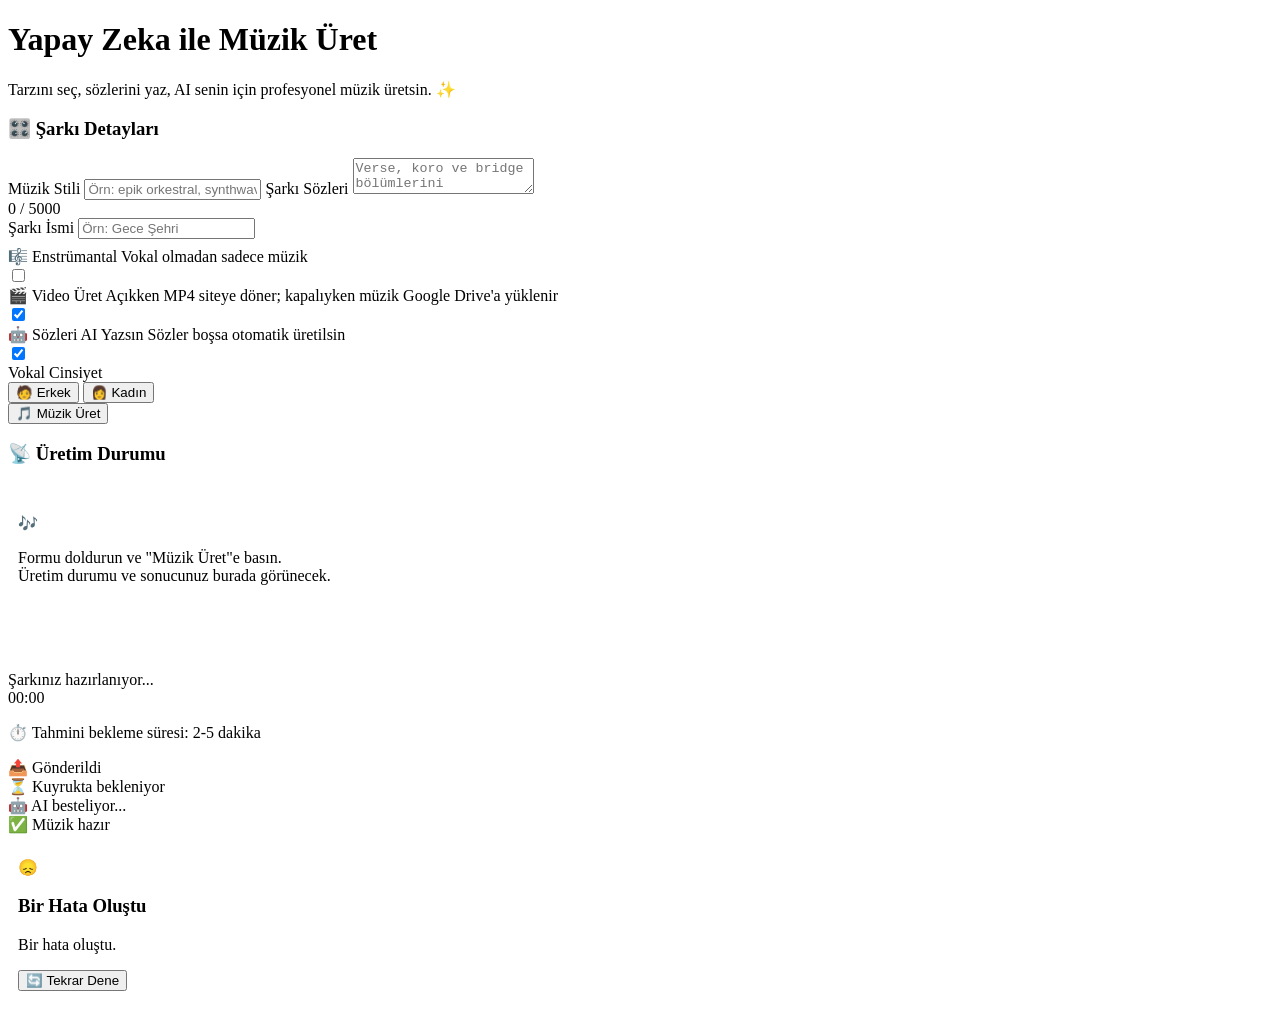
==== index.html @ f573afca "Add files via upload" ====
<!DOCTYPE html>
<html lang="tr">
<head>
  <meta charset="UTF-8" />
  <meta name="viewport" content="width=device-width, initial-scale=1.0" />
  <title>AI Music Studio — Müzik Oluştur</title>
  <meta name="description" content="Yapay zeka ile müzik üret. Stilini seç, sözlerini yaz, Suno.ai gücüyle profesyonel şarkı üret." />
  <link rel="stylesheet" href="assets/css/style.css?v=5" />
  <link rel="icon" href="data:image/svg+xml,<svg xmlns='http://www.w3.org/2000/svg' viewBox='0 0 100 100'><text y='.9em' font-size='90'>🎵</text></svg>" />
</head>
<body>
  <div class="container">
    <h1 class="page-title">Yapay Zeka ile Müzik Üret</h1>
    <p class="page-sub">Tarzını seç, sözlerini yaz, AI senin için profesyonel müzik üretsin. ✨</p>

    <div class="grid-2 cols-wide">
      <!-- Sol: Form -->
      <div class="card">
        <h3><span class="emoji">🎛️</span> Şarkı Detayları</h3>

        <label for="songStyle">Müzik Stili</label>
        <input type="text" id="songStyle" placeholder="Örn: epik orkestral, synthwave, duygusal pop, trap beat..." />

        <label for="songLyrics">Şarkı Sözleri</label>
        <textarea id="songLyrics" placeholder="Verse, koro ve bridge bölümlerini belirtebilirsiniz. Boş bırakırsanız Suno sözleri kendi üretir."></textarea>
        <div class="char-count" id="songLyricsCount">0 / 5000</div>

        <label for="songName">Şarkı İsmi</label>
        <input type="text" id="songName" placeholder="Örn: Gece Şehri" maxlength="80" />

        <div style="height: 8px"></div>

        <div class="toggle-row">
          <div>
            <span class="label">🎼 Enstrümantal</span>
            <span class="hint">Vokal olmadan sadece müzik</span>
          </div>
          <label class="switch">
            <input type="checkbox" id="instrumental" />
            <span class="slider"></span>
          </label>
        </div>

        <div class="toggle-row">
          <div>
            <span class="label">🎬 Video Üret</span>
            <span class="hint">Açıkken MP4 siteye döner; kapalıyken müzik Google Drive'a yüklenir</span>
          </div>
          <label class="switch">
            <input type="checkbox" id="makeVideo" checked />
            <span class="slider"></span>
          </label>
        </div>

        <div class="toggle-row">
          <div>
            <span class="label">🤖 Sözleri AI Yazsın</span>
            <span class="hint">Sözler boşsa otomatik üretilsin</span>
          </div>
          <label class="switch">
            <input type="checkbox" id="autoLyrics" checked />
            <span class="slider"></span>
          </label>
        </div>

        <label for="vocalGender">Vokal Cinsiyet</label>
        <div class="segmented">
          <button type="button" data-gender="erkek" class="active">🧑 Erkek</button>
          <button type="button" data-gender="kadin">👩 Kadın</button>
        </div>

        <button class="btn btn-primary" id="generateBtn">🎵 Müzik Üret</button>
      </div>

      <!-- Sağ: Durum / Sonuç -->
      <div>
        <div class="card" id="statusCard">
          <h3><span class="emoji">📡</span> Üretim Durumu</h3>
          <div id="statusIdle">
            <div class="empty-state" style="padding: 30px 10px">
              <div class="big">🎶</div>
              <p>Formu doldurun ve "Müzik Üret"e basın.<br />Üretim durumu ve sonucunuz burada görünecek.</p>
            </div>
          </div>

          <div id="statusLoading" class="hidden">
            <div class="progress-ring-wrap">
              <div class="eq" style="height: 40px">
                <span></span><span></span><span></span><span></span><span></span><span></span><span></span><span></span>
              </div>
              <div class="ring-label" id="statusMsg">Şarkınız hazırlanıyor...</div>
              <div class="timer" id="genTimer">00:00</div>
              <p class="timer-note" id="genTimerNote">⏱️ Tahmini bekleme süresi: 2-5 dakika</p>
            </div>
            <div class="status-steps">
              <div class="step" id="step-submitted"><span class="step-icon">📤</span> Gönderildi</div>
              <div class="step" id="step-pending"><span class="step-icon">⏳</span> Kuyrukta bekleniyor</div>
              <div class="step" id="step-generating"><span class="step-icon">🤖</span> AI besteliyor...</div>
              <div class="step" id="step-complete"><span class="step-icon">✅</span> Müzik hazır</div>
            </div>
          </div>

          <div id="statusError" class="hidden">
            <div class="empty-state" style="padding: 24px 10px">
              <div class="big" id="errorIcon">😞</div>
              <h3 id="errorTitle">Bir Hata Oluştu</h3>
              <p id="errorMsg">Bir hata oluştu.</p>
              <div class="btn-row" style="justify-content: center">
                <button class="btn btn-ghost btn-sm" id="retryBtn">🔄 Tekrar Dene</button>
              </div>
            </div>
          </div>
        </div>

        <div id="resultCard" class="hidden" style="margin-top: 20px"></div>
      </div>
    </div>
  </div>

  <script src="assets/js/common.js?v=5"></script>
  <script>
    renderShell("index.html");

    const $ = (id) => document.getElementById(id);
    let currentGender = "erkek";
    let generating = false;
    let timerInterval = null;
    const timerEl = $("genTimer");
    const timerNote = $("genTimerNote");

    function startTimer(videoOn) {
      if (timerInterval) clearInterval(timerInterval);
      timerNote.textContent = videoOn
        ? "⏱️ Tahmini bekleme süresi: 4-7 dakika (video üretimi dahil)"
        : "⏱️ Tahmini bekleme süresi: 2-5 dakika";
      const start = Date.now();
      timerEl.textContent = "00:00";
      timerInterval = setInterval(() => {
        const s = Math.floor((Date.now() - start) / 1000);
        timerEl.textContent =
          String(Math.floor(s / 60)).padStart(2, "0") + ":" + String(s % 60).padStart(2, "0");
      }, 1000);
    }

    function stopTimer() {
      if (timerInterval) {
        clearInterval(timerInterval);
        timerInterval = null;
      }
    }

    bindCharCount("songLyrics", 5000);

    const draft = sessionStorage.getItem("draftPrompt");
    const draftName = sessionStorage.getItem("draftSongName");
    const draftLyrics = sessionStorage.getItem("draftLyrics");
    if (draft) {
      $("songStyle").value = draft;
      toast("Prompt Oluşturucu'dan stil yüklendi 🎨", "success");
      sessionStorage.removeItem("draftPrompt");
    }
    if (draftName) {
      $("songName").value = draftName;
      sessionStorage.removeItem("draftSongName");
    }
    if (draftLyrics) {
      $("songLyrics").value = draftLyrics;
      toast("Şarkı sözleri hazırlandı ✍️", "info");
      sessionStorage.removeItem("draftLyrics");
    }
    if (sessionStorage.getItem("draftInstrumental")) {
      $("instrumental").checked = true;
      sessionStorage.removeItem("draftInstrumental");
    }

    document.querySelectorAll(".segmented button").forEach((b) => {
      b.addEventListener("click", () => {
        document.querySelectorAll(".segmented button").forEach((x) => x.classList.remove("active"));
        b.classList.add("active");
        currentGender = b.dataset.gender;
      });
    });

    function showStatus(state, msg) {
      $("statusIdle").classList.toggle("hidden", true);
      $("statusLoading").classList.toggle("hidden", state !== "loading");
      $("statusError").classList.toggle("hidden", state !== "error");
      $("statusMsg").textContent = msg || "";

      const steps = {
        submitted: ["step-submitted"],
        pending: ["step-submitted", "step-pending"],
        generating: ["step-submitted", "step-pending", "step-generating"],
        complete: ["step-submitted", "step-pending", "step-generating", "step-complete"],
      };

      ["step-submitted", "step-pending", "step-generating", "step-complete"].forEach((s) => setStep(s, null));
      if (steps[state]) {
        steps[state].forEach((s, i) => {
          setStep(s, i === steps[state].length - 1 ? "active" : "done");
        });
      }
      if (state === "error") setStep("step-submitted", "error");
    }

    function renderResult(track) {
      const card = $("resultCard");
      const title = track.title || "Şarkı";
      const image = track.imageUrl || "assets/img/cover-placeholder.svg";
      const tags = track.tags || "";
      const isVideo = track.blobMime && (track.blobMime.includes("video") || track.blobMime.includes("mp4"));
      const ext = isVideo ? "mp4" : "mp3";
      const note = track.note ? `<p style="font-size:0.78rem;color:var(--success);margin-top:10px">ℹ️ ${track.note}</p>` : "";

      card.innerHTML = `
        <div class="song-card">
          <div class="cover">
            <span class="badge">✨ AI Üretimi — ${track.provider === "suno" ? "Suno API" : "n8n"}</span>
            <img src="${image}" alt="${title}" onerror="this.src='assets/img/cover-placeholder.svg'" />
            <div class="meta">
              <h4>${title}</h4>
              <p>${tags || "Şarkı"}</p>
            </div>
          </div>
          <div class="body">
            ${isVideo
              ? `<video controls src="${track.audioUrl}" preload="metadata" style="width:100%;border-radius:10px;background:#000"></video>`
              : `<audio controls src="${track.audioUrl}" preload="metadata"></audio>`}
            ${note}
            <div class="btn-row">
              <button class="btn btn-ghost btn-sm" onclick="downloadFile('${track.audioUrl}', '${title.replace(/['"]/g, "")}.${ext}')">⬇️ İndir ${ext.toUpperCase()}</button>
              <button class="btn btn-ghost btn-sm" onclick="location.href='index.html'">➕ Yeni Müzik</button>
            </div>
          </div>
        </div>`;

      card.classList.remove("hidden");

      History.add({
        id: track.id,
        provider: track.provider,
        title,
        tags,
        audioUrl: track.audioUrl,
        imageUrl: image,
        blobMime: track.blobMime || "",
        createdAt: new Date().toISOString(),
      });
    }

    $("generateBtn").addEventListener("click", async () => {
      if (generating) return;
      generating = true;
      $("generateBtn").disabled = true;
      $("resultCard").classList.add("hidden");
      stopTimer();

      let payload;
      try {
        const style = $("songStyle").value.trim();
        const lyrics = $("songLyrics").value.trim();
        const title = $("songName").value.trim();
        const instrumental = $("instrumental").checked;
        const video = $("makeVideo").checked;
        const autoLyrics = $("autoLyrics").checked;

        const finalStyle = style || (typeof randomMusicStyle === "function" ? randomMusicStyle() : "turkish pop, emotional");
        const finalTitle = title || (typeof randomSongTitle === "function" ? randomSongTitle() : "Yeni Şarkı");
        const finalLyrics = lyrics || generateLyrics(finalStyle, finalTitle);

        if (!style) {
          $("songStyle").value = finalStyle;
          toast("Stil boştu, otomatik oluşturuldu: " + finalStyle, "info");
        }
        if (!title) {
          $("songName").value = finalTitle;
          toast("Şarkı adı boştu, otomatik oluşturuldu: " + finalTitle, "info");
        }
        if (!lyrics) {
          $("songLyrics").value = finalLyrics;
          toast(autoLyrics ? "Sözler AI tarafından oluşturuldu" : "Söz yazılmadı, AI otomatik söz üretti", "info");
        }

        const genderLabel = currentGender === "erkek" ? "Erkek" : "Kadın";

        payload = {
          style: finalStyle,
          prompt: finalLyrics,
          songTitle: finalTitle,
          instrumental,
          video,
          vokalCinsiyet: genderLabel,
          gender: genderLabel,
        };

        showStatus("loading", "Şarkınız hazırlanıyor...");
        startTimer(video);
      } catch (e) {
        generating = false;
        $("generateBtn").disabled = false;
        showStatus("error", "Form hazırlanırken bir hata oluştu: " + e.message);
        $("errorMsg").textContent = e.message;
        return;
      }

      try {
        await startGeneration(payload, {
          onProgress: (state) => {
            const msgMap = {
              submitted: "Gönderildi, bekleyin...",
              pending: "Kuyrukta bekleniyor...",
              generating: "AI notaları ve sözleri besteliyor, lütfen bekleyin.",
              complete: "Müziğiniz hazır! 🎉",
            };
            showStatus(state === "complete" ? "loading" : state, msgMap[state] || "İşleniyor...");
          },
          onDone: (result) => {
            generating = false;
            $("generateBtn").disabled = false;
            stopTimer();
            if (result.status === "submitted") {
              $("errorIcon").textContent = "📤";
              $("errorTitle").textContent = "n8n Akışı Tetiklendi";
              showStatus("error", result.message);
              toast("n8n akışı tetiklendi", "success");
              return;
            }
            $("errorIcon").textContent = "😞";
            $("errorTitle").textContent = "Bir Hata Oluştu";
            showStatus("complete", "Müziğiniz hazır! 🎉");
            renderResult(result);
            toast("Müzik oluşturuldu! 🎉", "success", 5000);
          },
          onError: (msg) => {
            generating = false;
            $("generateBtn").disabled = false;
            stopTimer();
            showStatus("error", msg);
            $("errorMsg").textContent = msg;
            toast(msg, "error", 6000);
          },
        });
      } catch (e) {
        generating = false;
        $("generateBtn").disabled = false;
        stopTimer();
        showStatus("error", e.message);
      }
    });

    $("retryBtn").addEventListener("click", () => {
      $("generateBtn").click();
    });
  </script>
</body>
</html>
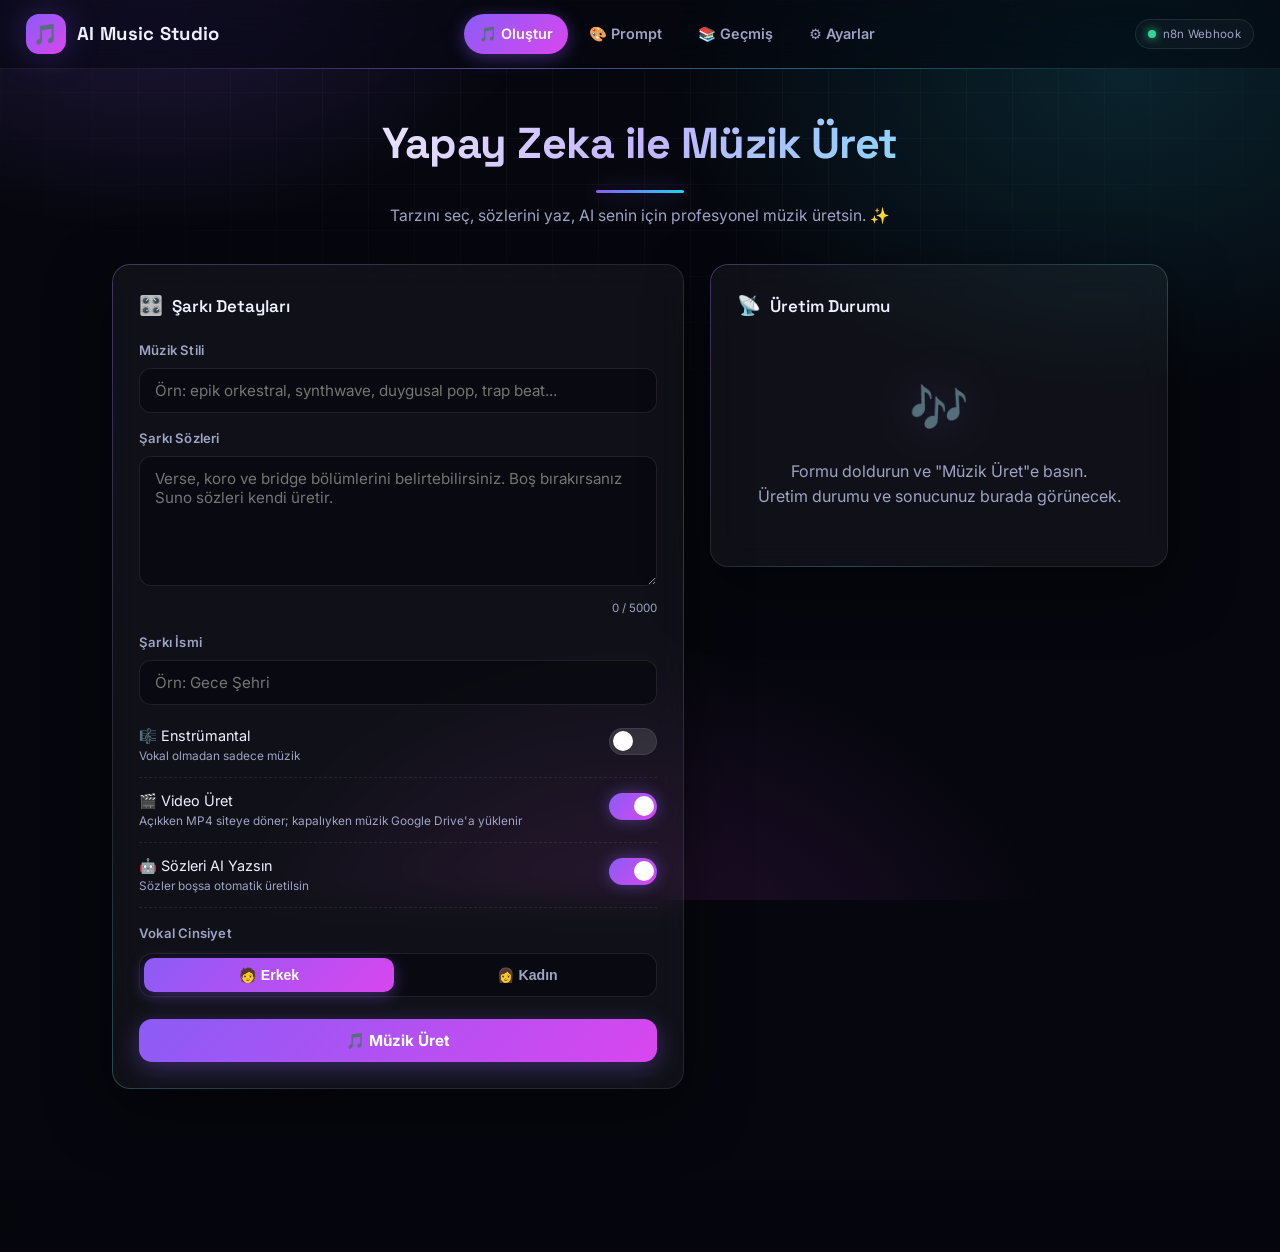
==== commit 69e06032: "Add files via upload" ====
--- a/index.html
+++ b/index.html
@@ -208,7 +208,7 @@
       const title = track.title || "Şarkı";
       const image = track.imageUrl || "assets/img/cover-placeholder.svg";
       const tags = track.tags || "";
-      const isVideo = track.blobMime && (track.blobMime.includes("video") || track.blobMime.includes("mp4"));
+      const isVideo = !!track.isVideo || (track.blobMime && (track.blobMime.includes("video") || track.blobMime.includes("mp4")));
       const ext = isVideo ? "mp4" : "mp3";
       const note = track.note ? `<p style="font-size:0.78rem;color:var(--success);margin-top:10px">ℹ️ ${track.note}</p>` : "";
 
@@ -242,6 +242,8 @@
         title,
         tags,
         audioUrl: track.audioUrl,
+        videoUrl: track.videoUrl || "",
+        isVideo,
         imageUrl: image,
         blobMime: track.blobMime || "",
         createdAt: new Date().toISOString(),
@@ -310,9 +312,10 @@
               submitted: "Gönderildi, bekleyin...",
               pending: "Kuyrukta bekleniyor...",
               generating: "AI notaları ve sözleri besteliyor, lütfen bekleyin.",
+              video: "MP4 video hazırlanıyor, bu birkaç dakika sürebilir...",
               complete: "Müziğiniz hazır! 🎉",
             };
-            showStatus(state === "complete" ? "loading" : state, msgMap[state] || "İşleniyor...");
+            showStatus(state === "complete" || state === "video" ? "loading" : state, msgMap[state] || "İşleniyor...");
           },
           onDone: (result) => {
             generating = false;
--- a/assets/css/style.css
+++ b/assets/css/style.css
@@ -0,0 +1,1321 @@
+@import url("https://fonts.googleapis.com/css2?family=Inter:wght@400;500;600;700;800&family=Space+Grotesk:wght@500;600;700&display=swap");
+
+:root {
+  --bg: #06070e;
+  --bg-soft: #0b0d1a;
+  --card: rgba(255, 255, 255, 0.045);
+  --card-hover: rgba(255, 255, 255, 0.07);
+  --border: rgba(255, 255, 255, 0.09);
+  --border-strong: rgba(139, 92, 246, 0.5);
+  --text: #eef0ff;
+  --text-dim: #9fa3c4;
+  --primary: #8b5cf6;
+  --primary-2: #d946ef;
+  --accent: #22d3ee;
+  --success: #34d399;
+  --warning: #fbbf24;
+  --danger: #f87171;
+  --radius: 18px;
+  --shadow: 0 20px 60px rgba(0, 0, 0, 0.5);
+  --glow: 0 0 34px rgba(139, 92, 246, 0.3);
+  --font-head: "Space Grotesk", "Inter", "Segoe UI", system-ui, sans-serif;
+  --font-body: "Inter", "Segoe UI", system-ui, -apple-system, sans-serif;
+}
+
+* {
+  margin: 0;
+  padding: 0;
+  box-sizing: border-box;
+}
+
+html {
+  scroll-behavior: smooth;
+}
+
+body {
+  font-family: var(--font-body);
+  background: var(--bg);
+  color: var(--text);
+  min-height: 100vh;
+  line-height: 1.6;
+  animation: fadeIn 0.45s ease;
+}
+
+/* ── Aurora arka plan + ince grid dokusu ── */
+body::before {
+  content: "";
+  position: fixed;
+  inset: 0;
+  z-index: -2;
+  background:
+    radial-gradient(650px 450px at 12% -5%, rgba(139, 92, 246, 0.22), transparent 62%),
+    radial-gradient(750px 520px at 88% 8%, rgba(34, 211, 238, 0.14), transparent 62%),
+    radial-gradient(700px 560px at 50% 110%, rgba(217, 70, 239, 0.14), transparent 62%);
+  animation: aurora 16s ease-in-out infinite alternate;
+}
+
+body::after {
+  content: "";
+  position: fixed;
+  inset: 0;
+  z-index: -1;
+  background-image:
+    linear-gradient(rgba(255, 255, 255, 0.028) 1px, transparent 1px),
+    linear-gradient(90deg, rgba(255, 255, 255, 0.028) 1px, transparent 1px);
+  background-size: 46px 46px;
+  -webkit-mask-image: radial-gradient(ellipse 90% 70% at 50% 0%, #000 30%, transparent 75%);
+  mask-image: radial-gradient(ellipse 90% 70% at 50% 0%, #000 30%, transparent 75%);
+}
+
+@keyframes aurora {
+  0% {
+    transform: translate3d(0, 0, 0) scale(1);
+    filter: hue-rotate(0deg);
+  }
+  50% {
+    transform: translate3d(2%, -1.5%, 0) scale(1.06);
+  }
+  100% {
+    transform: translate3d(-2%, 1.5%, 0) scale(1.02);
+    filter: hue-rotate(18deg);
+  }
+}
+
+@keyframes fadeIn {
+  from {
+    opacity: 0;
+    transform: translateY(6px);
+  }
+  to {
+    opacity: 1;
+    transform: none;
+  }
+}
+
+a {
+  color: var(--accent);
+  text-decoration: none;
+}
+
+/* ── Özel scrollbar ─────────────────────── */
+::-webkit-scrollbar {
+  width: 10px;
+  height: 10px;
+}
+
+::-webkit-scrollbar-track {
+  background: transparent;
+}
+
+::-webkit-scrollbar-thumb {
+  background: linear-gradient(180deg, var(--primary), var(--primary-2));
+  border-radius: 999px;
+  border: 2px solid var(--bg);
+}
+
+::-webkit-scrollbar-thumb:hover {
+  background: linear-gradient(180deg, #9d72ff, #e25bf7);
+}
+
+::selection {
+  background: rgba(139, 92, 246, 0.4);
+  color: #fff;
+}
+
+/* ── Navbar ─────────────────────────────── */
+.navbar {
+  position: sticky;
+  top: 0;
+  z-index: 100;
+  display: flex;
+  align-items: center;
+  justify-content: space-between;
+  gap: 16px;
+  padding: 14px 26px;
+  background: rgba(6, 7, 14, 0.6);
+  backdrop-filter: blur(18px) saturate(140%);
+  -webkit-backdrop-filter: blur(18px) saturate(140%);
+  border-bottom: 1px solid rgba(255, 255, 255, 0.07);
+}
+
+.navbar::after {
+  content: "";
+  position: absolute;
+  left: 10%;
+  right: 10%;
+  bottom: -1px;
+  height: 1px;
+  background: linear-gradient(90deg, transparent, rgba(139, 92, 246, 0.55), rgba(34, 211, 238, 0.4), transparent);
+  pointer-events: none;
+}
+
+.brand {
+  display: flex;
+  align-items: center;
+  gap: 11px;
+  font-family: var(--font-head);
+  font-size: 1.16rem;
+  font-weight: 700;
+  letter-spacing: 0.3px;
+  color: var(--text);
+  transition: opacity 0.2s;
+}
+
+.brand:hover {
+  opacity: 0.85;
+}
+
+.brand .logo {
+  width: 40px;
+  height: 40px;
+  display: grid;
+  place-items: center;
+  font-size: 1.25rem;
+  background: linear-gradient(135deg, var(--primary), var(--primary-2));
+  border-radius: 13px;
+  box-shadow: var(--glow);
+  transition: transform 0.25s ease;
+}
+
+.brand:hover .logo {
+  transform: rotate(-6deg) scale(1.05);
+}
+
+.nav-links {
+  display: flex;
+  gap: 6px;
+}
+
+.nav-links a {
+  padding: 8px 15px;
+  border-radius: 999px;
+  color: var(--text-dim);
+  font-weight: 600;
+  font-size: 0.9rem;
+  transition: all 0.2s;
+}
+
+.nav-links a:hover {
+  color: var(--text);
+  background: rgba(255, 255, 255, 0.06);
+}
+
+.nav-links a.active {
+  color: #fff;
+  background: linear-gradient(135deg, var(--primary), var(--primary-2));
+  box-shadow: 0 4px 18px rgba(139, 92, 246, 0.4);
+}
+
+.nav-right {
+  display: flex;
+  align-items: center;
+  gap: 10px;
+}
+
+.conn-badge {
+  font-size: 0.72rem;
+  padding: 5px 12px;
+  border-radius: 999px;
+  border: 1px solid var(--border);
+  background: rgba(255, 255, 255, 0.03);
+  color: var(--text-dim);
+  display: flex;
+  align-items: center;
+  gap: 7px;
+  letter-spacing: 0.3px;
+}
+
+.conn-badge .dot {
+  width: 8px;
+  height: 8px;
+  border-radius: 50%;
+  background: var(--danger);
+  box-shadow: 0 0 8px var(--danger);
+}
+
+.conn-badge.ready .dot {
+  background: var(--success);
+  box-shadow: 0 0 10px var(--success);
+  animation: pulse 2s ease-in-out infinite;
+}
+
+@keyframes pulse {
+  0%, 100% {
+    opacity: 1;
+  }
+  50% {
+    opacity: 0.45;
+  }
+}
+
+/* ── Layout ─────────────────────────────── */
+.container {
+  max-width: 1100px;
+  margin: 0 auto;
+  padding: 40px 22px 90px;
+}
+
+.page-title {
+  text-align: center;
+  margin-bottom: 10px;
+  font-family: var(--font-head);
+  font-size: clamp(1.9rem, 4.5vw, 2.7rem);
+  font-weight: 700;
+  letter-spacing: -0.5px;
+  background: linear-gradient(120deg, #fff 10%, #c4b5fd, #67e8f9 90%);
+  -webkit-background-clip: text;
+  background-clip: text;
+  -webkit-text-fill-color: transparent;
+  animation: titleFloat 6s ease-in-out infinite;
+}
+
+@keyframes titleFloat {
+  0%, 100% {
+    text-shadow: 0 0 30px rgba(139, 92, 246, 0.12);
+  }
+  50% {
+    text-shadow: 0 0 50px rgba(34, 211, 238, 0.2);
+  }
+}
+
+.page-title::after {
+  content: "";
+  display: block;
+  width: 88px;
+  height: 3px;
+  margin: 12px auto 0;
+  border-radius: 999px;
+  background: linear-gradient(90deg, var(--primary), var(--accent));
+  box-shadow: 0 0 22px rgba(139, 92, 246, 0.55);
+}
+
+.page-sub {
+  text-align: center;
+  color: var(--text-dim);
+  margin-bottom: 36px;
+  font-size: 0.98rem;
+}
+
+.grid-2 {
+  display: grid;
+  grid-template-columns: 1fr 1fr;
+  gap: 26px;
+}
+
+.grid-2.cols-wide {
+  grid-template-columns: 5fr 4fr;
+}
+
+@media (max-width: 900px) {
+  .grid-2,
+  .grid-2.cols-wide {
+    grid-template-columns: 1fr;
+  }
+  .nav-links a {
+    padding: 6px 10px;
+    font-size: 0.8rem;
+  }
+  .navbar {
+    padding: 10px 14px;
+  }
+  .conn-badge {
+    display: none;
+  }
+}
+
+/* ── Cards (glassmorphism) ──────────────── */
+.card {
+  position: relative;
+  background: var(--card);
+  border: 1px solid var(--border);
+  border-radius: var(--radius);
+  padding: 26px;
+  box-shadow: var(--shadow);
+  backdrop-filter: blur(16px);
+  -webkit-backdrop-filter: blur(16px);
+  transition: border-color 0.25s, transform 0.25s, box-shadow 0.25s;
+}
+
+.card::before {
+  content: "";
+  position: absolute;
+  inset: -1px;
+  border-radius: inherit;
+  padding: 1px;
+  background: linear-gradient(135deg, rgba(139, 92, 246, 0.45), transparent 38%, rgba(34, 211, 238, 0.32), transparent 78%);
+  -webkit-mask: linear-gradient(#fff 0 0) content-box, linear-gradient(#fff 0 0);
+  -webkit-mask-composite: xor;
+  mask: linear-gradient(#fff 0 0) content-box, linear-gradient(#fff 0 0);
+  mask-composite: exclude;
+  pointer-events: none;
+  opacity: 0.65;
+}
+
+.card:hover {
+  border-color: rgba(139, 92, 246, 0.32);
+  box-shadow: var(--shadow), 0 0 40px rgba(139, 92, 246, 0.12);
+}
+
+.card h3 {
+  font-family: var(--font-head);
+  font-size: 1.06rem;
+  font-weight: 600;
+  margin-bottom: 18px;
+  display: flex;
+  align-items: center;
+  gap: 9px;
+}
+
+.card h3 .emoji {
+  font-size: 1.2rem;
+}
+
+/* ── Form ───────────────────────────────── */
+label {
+  display: block;
+  font-size: 0.82rem;
+  font-weight: 600;
+  color: var(--text-dim);
+  margin: 15px 0 7px;
+  letter-spacing: 0.2px;
+}
+
+label:first-of-type {
+  margin-top: 0;
+}
+
+input[type="text"],
+input[type="password"],
+textarea,
+select {
+  width: 100%;
+  padding: 12px 15px;
+  background: rgba(6, 7, 14, 0.55);
+  border: 1px solid var(--border);
+  border-radius: 12px;
+  color: var(--text);
+  font-size: 0.95rem;
+  font-family: inherit;
+  outline: none;
+  transition: border 0.2s, box-shadow 0.2s, background 0.2s;
+}
+
+textarea {
+  resize: vertical;
+  min-height: 130px;
+}
+
+input:focus,
+textarea:focus,
+select:focus {
+  border-color: var(--primary);
+  background: rgba(6, 7, 14, 0.75);
+  box-shadow: 0 0 0 4px rgba(139, 92, 246, 0.16), 0 0 24px rgba(139, 92, 246, 0.12);
+}
+
+.char-count {
+  text-align: right;
+  font-size: 0.72rem;
+  color: var(--text-dim);
+  margin-top: 5px;
+}
+
+/* ── Toggle / switch ────────────────────── */
+.toggle-row {
+  display: flex;
+  align-items: center;
+  justify-content: space-between;
+  gap: 12px;
+  padding: 11px 0;
+  border-bottom: 1px dashed rgba(255, 255, 255, 0.08);
+}
+
+.toggle-row:last-child {
+  border-bottom: none;
+}
+
+.toggle-row .label {
+  display: flex;
+  align-items: center;
+  gap: 8px;
+  font-size: 0.9rem;
+  color: var(--text);
+}
+
+.toggle-row .hint {
+  display: block;
+  font-size: 0.74rem;
+  color: var(--text-dim);
+}
+
+.switch {
+  position: relative;
+  width: 48px;
+  height: 27px;
+  flex-shrink: 0;
+}
+
+.switch input {
+  opacity: 0;
+  width: 0;
+  height: 0;
+}
+
+.slider {
+  position: absolute;
+  inset: 0;
+  background: rgba(255, 255, 255, 0.12);
+  border: 1px solid rgba(255, 255, 255, 0.08);
+  border-radius: 999px;
+  cursor: pointer;
+  transition: 0.25s;
+}
+
+.slider::before {
+  content: "";
+  position: absolute;
+  width: 20px;
+  height: 20px;
+  left: 3px;
+  top: 2.5px;
+  background: #fff;
+  border-radius: 50%;
+  transition: 0.25s cubic-bezier(0.34, 1.56, 0.64, 1);
+}
+
+.switch input:checked + .slider {
+  background: linear-gradient(135deg, var(--primary), var(--primary-2));
+  border-color: transparent;
+  box-shadow: 0 0 16px rgba(139, 92, 246, 0.45);
+}
+
+.switch input:checked + .slider::before {
+  transform: translateX(21px);
+}
+
+/* ── Segmented control (cinsiyet) ───────── */
+.segmented {
+  display: flex;
+  gap: 8px;
+  margin-top: 9px;
+  background: rgba(6, 7, 14, 0.55);
+  border: 1px solid var(--border);
+  border-radius: 13px;
+  padding: 4px;
+}
+
+.segmented button {
+  flex: 1;
+  padding: 9px;
+  border: none;
+  background: transparent;
+  color: var(--text-dim);
+  border-radius: 10px;
+  cursor: pointer;
+  font-size: 0.88rem;
+  font-weight: 600;
+  transition: all 0.22s;
+}
+
+.segmented button:hover {
+  color: var(--text);
+}
+
+.segmented button.active {
+  background: linear-gradient(135deg, var(--primary), var(--primary-2));
+  color: #fff;
+  box-shadow: 0 4px 16px rgba(139, 92, 246, 0.4);
+}
+
+/* ── Buttons ────────────────────────────── */
+.btn {
+  position: relative;
+  overflow: hidden;
+  display: inline-flex;
+  align-items: center;
+  justify-content: center;
+  gap: 8px;
+  padding: 12px 22px;
+  border: none;
+  border-radius: 13px;
+  font-size: 0.95rem;
+  font-weight: 700;
+  font-family: var(--font-body);
+  cursor: pointer;
+  transition: all 0.22s ease;
+}
+
+.btn-primary {
+  background: linear-gradient(135deg, var(--primary), var(--primary-2));
+  color: #fff;
+  box-shadow: 0 6px 24px rgba(139, 92, 246, 0.35);
+  width: 100%;
+  margin-top: 22px;
+}
+
+.btn-primary::after {
+  content: "";
+  position: absolute;
+  top: 0;
+  left: -80%;
+  width: 45%;
+  height: 100%;
+  background: linear-gradient(100deg, transparent, rgba(255, 255, 255, 0.35), transparent);
+  transform: skewX(-20deg);
+  animation: shine 3.8s ease-in-out infinite;
+  pointer-events: none;
+}
+
+@keyframes shine {
+  0% {
+    left: -80%;
+  }
+  55% {
+    left: 140%;
+  }
+  100% {
+    left: 140%;
+  }
+}
+
+.btn-primary:hover {
+  transform: translateY(-2px);
+  box-shadow: 0 10px 36px rgba(139, 92, 246, 0.55);
+}
+
+.btn-primary:active {
+  transform: translateY(0);
+}
+
+.btn-primary:disabled {
+  opacity: 0.5;
+  cursor: not-allowed;
+  transform: none;
+  box-shadow: none;
+}
+
+.btn-ghost {
+  background: rgba(255, 255, 255, 0.04);
+  border: 1px solid var(--border);
+  color: var(--text);
+}
+
+.btn-ghost:hover {
+  border-color: var(--primary);
+  background: rgba(139, 92, 246, 0.1);
+  color: #fff;
+  transform: translateY(-1px);
+}
+
+.btn-sm {
+  padding: 8px 15px;
+  font-size: 0.82rem;
+  border-radius: 10px;
+}
+
+.btn-success {
+  background: linear-gradient(135deg, #10b981, #34d399);
+  color: #04110c;
+}
+
+.btn-danger {
+  background: rgba(248, 113, 113, 0.12);
+  border: 1px solid rgba(248, 113, 113, 0.35);
+  color: var(--danger);
+}
+
+.btn-danger:hover {
+  background: rgba(248, 113, 113, 0.22);
+}
+
+.btn-row {
+  display: flex;
+  gap: 10px;
+  margin-top: 16px;
+}
+
+/* ── Chips (prompt builder) ─────────────── */
+.chip {
+  display: inline-flex;
+  align-items: center;
+  gap: 6px;
+  padding: 8px 14px;
+  margin: 4px;
+  background: rgba(255, 255, 255, 0.04);
+  border: 1px solid var(--border);
+  border-radius: 999px;
+  color: var(--text-dim);
+  font-size: 0.83rem;
+  cursor: pointer;
+  transition: all 0.18s;
+  user-select: none;
+}
+
+.chip:hover {
+  border-color: var(--primary);
+  color: var(--text);
+  transform: translateY(-2px);
+  box-shadow: 0 6px 18px rgba(0, 0, 0, 0.35);
+}
+
+.chip.selected {
+  background: linear-gradient(135deg, rgba(139, 92, 246, 0.3), rgba(217, 70, 239, 0.3));
+  border-color: var(--primary);
+  color: #fff;
+  box-shadow: 0 0 16px rgba(139, 92, 246, 0.35);
+}
+
+.prompt-category {
+  margin-bottom: 24px;
+}
+
+.prompt-category h4 {
+  font-family: var(--font-head);
+  font-size: 0.98rem;
+  font-weight: 600;
+  margin-bottom: 8px;
+  display: flex;
+  align-items: center;
+  gap: 8px;
+  color: var(--text);
+}
+
+.prompt-category .desc {
+  font-size: 0.78rem;
+  color: var(--text-dim);
+  margin-bottom: 9px;
+}
+
+/* ── Prompt output box ──────────────────── */
+.prompt-box {
+  background: rgba(6, 7, 14, 0.55);
+  border: 1px solid var(--border);
+  border-radius: 14px;
+  padding: 18px;
+  min-height: 170px;
+  max-height: 380px;
+  overflow-y: auto;
+  font-size: 0.9rem;
+  color: var(--text);
+  white-space: pre-wrap;
+  line-height: 1.75;
+}
+
+.prompt-box:not(.placeholder) {
+  border-color: rgba(139, 92, 246, 0.35);
+  box-shadow: inset 0 0 40px rgba(139, 92, 246, 0.05);
+}
+
+.prompt-box.placeholder {
+  color: var(--text-dim);
+  font-style: italic;
+}
+
+/* ── Progress / status ──────────────────── */
+.progress-ring-wrap {
+  display: flex;
+  flex-direction: column;
+  align-items: center;
+  gap: 15px;
+  padding: 26px 0;
+}
+
+.ring-label {
+  font-size: 0.92rem;
+  font-weight: 600;
+  color: var(--text);
+  text-align: center;
+  max-width: 330px;
+}
+
+.timer {
+  font-family: var(--font-head);
+  font-size: 2.7rem;
+  font-weight: 700;
+  font-variant-numeric: tabular-nums;
+  letter-spacing: 3px;
+  background: linear-gradient(120deg, var(--accent), var(--primary), var(--primary-2));
+  -webkit-background-clip: text;
+  background-clip: text;
+  -webkit-text-fill-color: transparent;
+  line-height: 1.15;
+  filter: drop-shadow(0 0 18px rgba(139, 92, 246, 0.35));
+}
+
+.timer-note {
+  font-size: 0.8rem;
+  color: var(--text-dim);
+  text-align: center;
+}
+
+.status-steps {
+  width: 100%;
+  display: flex;
+  flex-direction: column;
+  gap: 10px;
+  margin-top: 10px;
+}
+
+.step {
+  display: flex;
+  align-items: center;
+  gap: 11px;
+  font-size: 0.85rem;
+  color: var(--text-dim);
+  padding: 10px 13px;
+  border-radius: 12px;
+  background: rgba(255, 255, 255, 0.03);
+  border: 1px solid var(--border);
+  transition: all 0.25s;
+}
+
+.step::before {
+  content: "";
+  width: 8px;
+  height: 8px;
+  border-radius: 50%;
+  background: rgba(255, 255, 255, 0.14);
+  flex-shrink: 0;
+  transition: all 0.25s;
+}
+
+.step .step-icon {
+  width: 22px;
+  text-align: center;
+}
+
+.step.active {
+  color: var(--text);
+  border-color: rgba(34, 211, 238, 0.45);
+  background: rgba(34, 211, 238, 0.06);
+}
+
+.step.active::before {
+  background: var(--accent);
+  box-shadow: 0 0 10px var(--accent);
+}
+
+.step.done {
+  color: var(--success);
+  border-color: rgba(52, 211, 153, 0.35);
+}
+
+.step.done::before {
+  background: var(--success);
+}
+
+.step.error {
+  color: var(--danger);
+  border-color: rgba(248, 113, 113, 0.4);
+}
+
+.step.error::before {
+  background: var(--danger);
+}
+
+/* ── Result cards ───────────────────────── */
+.song-card {
+  background: linear-gradient(160deg, rgba(255, 255, 255, 0.05), rgba(11, 13, 26, 0.6));
+  border: 1px solid rgba(139, 92, 246, 0.3);
+  border-radius: 20px;
+  overflow: hidden;
+  box-shadow: var(--shadow), 0 0 50px rgba(139, 92, 246, 0.1);
+  backdrop-filter: blur(14px);
+  animation: popIn 0.4s cubic-bezier(0.34, 1.4, 0.64, 1);
+}
+
+@keyframes popIn {
+  from {
+    opacity: 0;
+    transform: scale(0.94) translateY(14px);
+  }
+  to {
+    opacity: 1;
+    transform: none;
+  }
+}
+
+.song-card .cover {
+  position: relative;
+  aspect-ratio: 1.9 / 1;
+  overflow: hidden;
+}
+
+.song-card .cover img {
+  width: 100%;
+  height: 100%;
+  object-fit: cover;
+  display: block;
+  transition: transform 0.7s ease;
+}
+
+.song-card:hover .cover img {
+  transform: scale(1.05);
+}
+
+.song-card .cover::after {
+  content: "";
+  position: absolute;
+  inset: 0;
+  background: linear-gradient(to top, rgba(6, 7, 14, 0.92), transparent 62%);
+}
+
+.song-card .badge {
+  position: absolute;
+  top: 13px;
+  left: 13px;
+  z-index: 2;
+  background: rgba(6, 7, 14, 0.55);
+  backdrop-filter: blur(8px);
+  color: #fff;
+  font-size: 0.7rem;
+  font-weight: 600;
+  padding: 5px 11px;
+  border-radius: 999px;
+  border: 1px solid rgba(255, 255, 255, 0.22);
+  letter-spacing: 0.3px;
+}
+
+.song-card .meta {
+  position: absolute;
+  bottom: 11px;
+  left: 15px;
+  right: 15px;
+  z-index: 2;
+}
+
+.song-card .meta h4 {
+  font-family: var(--font-head);
+  font-size: 1.1rem;
+  margin-bottom: 2px;
+}
+
+.song-card .meta p {
+  font-size: 0.76rem;
+  color: var(--text-dim);
+  display: -webkit-box;
+  -webkit-line-clamp: 2;
+  -webkit-box-orient: vertical;
+  overflow: hidden;
+}
+
+.song-card .body {
+  padding: 15px;
+  display: flex;
+  flex-direction: column;
+  gap: 13px;
+}
+
+audio {
+  width: 100%;
+  height: 42px;
+}
+
+video {
+  border: 1px solid var(--border);
+  box-shadow: 0 8px 30px rgba(0, 0, 0, 0.5);
+}
+
+audio::-webkit-media-controls-panel {
+  background: var(--bg-soft);
+}
+
+/* ── History list ───────────────────────── */
+.history-item {
+  display: flex;
+  align-items: center;
+  gap: 15px;
+  padding: 15px;
+  background: var(--card);
+  border: 1px solid var(--border);
+  border-radius: 15px;
+  margin-bottom: 13px;
+  transition: all 0.22s;
+  backdrop-filter: blur(10px);
+}
+
+.history-item:hover {
+  border-color: rgba(139, 92, 246, 0.4);
+  background: var(--card-hover);
+  transform: translateY(-2px);
+  box-shadow: 0 12px 32px rgba(0, 0, 0, 0.4);
+}
+
+.history-item .h-cover {
+  width: 60px;
+  height: 60px;
+  border-radius: 12px;
+  object-fit: cover;
+  flex-shrink: 0;
+  background: linear-gradient(135deg, var(--primary), var(--primary-2));
+  display: grid;
+  place-items: center;
+  font-size: 1.4rem;
+  box-shadow: 0 6px 18px rgba(139, 92, 246, 0.3);
+}
+
+.history-item .h-info {
+  flex: 1;
+  min-width: 0;
+}
+
+.history-item .h-info h5 {
+  font-family: var(--font-head);
+  font-size: 0.95rem;
+  margin-bottom: 2px;
+  white-space: nowrap;
+  overflow: hidden;
+  text-overflow: ellipsis;
+}
+
+.history-item .h-info p {
+  font-size: 0.78rem;
+  color: var(--text-dim);
+  white-space: nowrap;
+  overflow: hidden;
+  text-overflow: ellipsis;
+}
+
+.empty-state {
+  text-align: center;
+  padding: 60px 20px;
+  color: var(--text-dim);
+}
+
+.empty-state .big {
+  font-size: 3rem;
+  margin-bottom: 12px;
+  filter: drop-shadow(0 0 24px rgba(139, 92, 246, 0.35));
+}
+
+/* ── Toast ──────────────────────────────── */
+.toast-container {
+  position: fixed;
+  top: 76px;
+  right: 20px;
+  z-index: 999;
+  display: flex;
+  flex-direction: column;
+  gap: 10px;
+}
+
+.toast {
+  background: rgba(20, 22, 44, 0.9);
+  backdrop-filter: blur(12px);
+  border: 1px solid var(--border);
+  border-left: 4px solid var(--accent);
+  padding: 12px 18px;
+  border-radius: 13px;
+  font-size: 0.88rem;
+  box-shadow: var(--shadow);
+  animation: slideIn 0.32s cubic-bezier(0.34, 1.3, 0.64, 1);
+  max-width: 340px;
+}
+
+.toast.success {
+  border-left-color: var(--success);
+}
+
+.toast.error {
+  border-left-color: var(--danger);
+}
+
+.toast.warning {
+  border-left-color: var(--warning);
+}
+
+@keyframes slideIn {
+  from {
+    transform: translateX(34px);
+    opacity: 0;
+  }
+  to {
+    transform: none;
+    opacity: 1;
+  }
+}
+
+/* ── Settings ───────────────────────────── */
+.setting-group {
+  margin-bottom: 22px;
+  padding-bottom: 20px;
+  border-bottom: 1px dashed rgba(255, 255, 255, 0.09);
+}
+
+.setting-group:last-child {
+  border-bottom: none;
+  margin-bottom: 0;
+  padding-bottom: 0;
+}
+
+.setting-group h4 {
+  font-family: var(--font-head);
+  font-size: 0.95rem;
+  font-weight: 600;
+  margin-bottom: 6px;
+}
+
+.setting-group .desc {
+  font-size: 0.8rem;
+  color: var(--text-dim);
+  margin-bottom: 10px;
+}
+
+.mode-cards {
+  display: grid;
+  grid-template-columns: 1fr 1fr;
+  gap: 12px;
+  margin-bottom: 16px;
+}
+
+@media (max-width: 700px) {
+  .mode-cards {
+    grid-template-columns: 1fr;
+  }
+}
+
+.mode-card {
+  border: 1px solid var(--border);
+  border-radius: 16px;
+  padding: 17px;
+  cursor: pointer;
+  transition: all 0.22s;
+  background: rgba(255, 255, 255, 0.03);
+}
+
+.mode-card:hover {
+  border-color: var(--primary);
+  transform: translateY(-2px);
+}
+
+.mode-card.active {
+  border-color: var(--primary);
+  background: rgba(139, 92, 246, 0.09);
+  box-shadow: 0 0 28px rgba(139, 92, 246, 0.2);
+}
+
+.mode-card .mode-title {
+  font-family: var(--font-head);
+  font-weight: 700;
+  font-size: 0.95rem;
+  margin-bottom: 4px;
+  display: flex;
+  align-items: center;
+  gap: 8px;
+}
+
+.mode-card .mode-desc {
+  font-size: 0.78rem;
+  color: var(--text-dim);
+}
+
+.hidden {
+  display: none !important;
+}
+
+kbd {
+  background: rgba(255, 255, 255, 0.06);
+  border: 1px solid var(--border);
+  border-bottom-width: 3px;
+  border-radius: 7px;
+  padding: 2px 7px;
+  font-size: 0.78rem;
+  font-family: Consolas, monospace;
+}
+
+.code {
+  background: rgba(6, 7, 14, 0.6);
+  border: 1px solid var(--border);
+  border-radius: 10px;
+  padding: 11px 13px;
+  font-size: 0.78rem;
+  overflow-x: auto;
+  color: var(--accent);
+  font-family: Consolas, monospace;
+  white-space: pre-wrap;
+  margin: 8px 0;
+}
+
+.hint-text {
+  font-size: 0.78rem;
+  color: var(--text-dim);
+  margin-top: 6px;
+}
+
+/* ── Equalizer animation ────────────────── */
+.eq {
+  display: flex;
+  align-items: flex-end;
+  gap: 4px;
+  height: 26px;
+}
+
+.eq span {
+  width: 5px;
+  border-radius: 4px;
+  background: linear-gradient(to top, var(--primary), var(--accent));
+  animation: eq 1s ease-in-out infinite;
+  box-shadow: 0 0 8px rgba(139, 92, 246, 0.5);
+}
+
+.eq span:nth-child(1) { animation-delay: 0s; }
+.eq span:nth-child(2) { animation-delay: 0.12s; }
+.eq span:nth-child(3) { animation-delay: 0.24s; }
+.eq span:nth-child(4) { animation-delay: 0.36s; }
+.eq span:nth-child(5) { animation-delay: 0.48s; }
+.eq span:nth-child(6) { animation-delay: 0.2s; }
+.eq span:nth-child(7) { animation-delay: 0.08s; }
+.eq span:nth-child(8) { animation-delay: 0.4s; }
+
+@keyframes eq {
+  0%, 100% {
+    height: 6px;
+  }
+  50% {
+    height: 26px;
+  }
+}
+
+/* ── Login overlay (ayarlar) ────────────── */
+.login-overlay {
+  position: fixed;
+  inset: 0;
+  z-index: 500;
+  display: grid;
+  place-items: center;
+  background: rgba(6, 7, 14, 0.85);
+  backdrop-filter: blur(14px);
+  -webkit-backdrop-filter: blur(14px);
+  padding: 20px;
+  animation: fadeIn 0.3s ease;
+}
+
+.login-card {
+  width: 100%;
+  max-width: 390px;
+  background: linear-gradient(160deg, rgba(255, 255, 255, 0.06), rgba(11, 13, 26, 0.7));
+  border: 1px solid rgba(139, 92, 246, 0.35);
+  border-radius: 24px;
+  padding: 36px 30px;
+  box-shadow: var(--shadow), 0 0 60px rgba(139, 92, 246, 0.2);
+  backdrop-filter: blur(16px);
+  text-align: center;
+  animation: popIn 0.35s cubic-bezier(0.34, 1.3, 0.64, 1);
+}
+
+.login-logo {
+  width: 66px;
+  height: 66px;
+  margin: 0 auto 15px;
+  display: grid;
+  place-items: center;
+  font-size: 2rem;
+  background: linear-gradient(135deg, var(--primary), var(--primary-2));
+  border-radius: 20px;
+  box-shadow: var(--glow);
+  animation: pulse 3s ease-in-out infinite;
+}
+
+.login-card h2 {
+  font-family: var(--font-head);
+  font-size: 1.3rem;
+  margin-bottom: 4px;
+}
+
+.login-card .login-sub {
+  color: var(--text-dim);
+  font-size: 0.82rem;
+  margin-bottom: 18px;
+}
+
+.login-card input {
+  margin-bottom: 10px;
+}
+
+.login-error {
+  color: var(--danger);
+  font-size: 0.8rem;
+  margin-top: 10px;
+  min-height: 18px;
+}
+
+.login-hint {
+  color: var(--text-dim);
+  font-size: 0.72rem;
+  margin-top: 14px;
+}
+
+/* ── Footer ─────────────────────────────── */
+.footer {
+  text-align: center;
+  padding: 26px;
+  color: var(--text-dim);
+  font-size: 0.78rem;
+  border-top: 1px solid rgba(255, 255, 255, 0.06);
+  background: rgba(6, 7, 14, 0.4);
+  backdrop-filter: blur(8px);
+}
+
+/* ── Range slider (tempo) ───────────────── */
+input[type="range"] {
+  -webkit-appearance: none;
+  width: 100%;
+  height: 7px;
+  border-radius: 999px;
+  background: linear-gradient(90deg, var(--primary), var(--primary-2));
+  outline: none;
+  margin: 14px 0 5px;
+}
+
+input[type="range"]::-webkit-slider-thumb {
+  -webkit-appearance: none;
+  width: 21px;
+  height: 21px;
+  border-radius: 50%;
+  background: #fff;
+  border: 4px solid var(--primary);
+  cursor: pointer;
+  box-shadow: 0 0 14px rgba(139, 92, 246, 0.7);
+  transition: transform 0.15s;
+}
+
+input[type="range"]::-webkit-slider-thumb:hover {
+  transform: scale(1.15);
+}
+
+input[type="range"]::-moz-range-thumb {
+  width: 21px;
+  height: 21px;
+  border-radius: 50%;
+  background: #fff;
+  border: 4px solid var(--primary);
+  cursor: pointer;
+  box-shadow: 0 0 14px rgba(139, 92, 246, 0.7);
+}
+
+.range-labels {
+  display: flex;
+  justify-content: space-between;
+  font-size: 0.72rem;
+  color: var(--text-dim);
+}
+
+.tempo-value {
+  text-align: center;
+  font-family: var(--font-head);
+  font-weight: 700;
+  color: var(--accent);
+  font-size: 0.92rem;
+  margin-top: 7px;
+}
+
+/* ── Hareket azaltma tercihi ────────────── */
+@media (prefers-reduced-motion: reduce) {
+  *,
+  *::before,
+  *::after {
+    animation-duration: 0.01ms !important;
+    animation-iteration-count: 1 !important;
+    transition-duration: 0.01ms !important;
+  }
+}
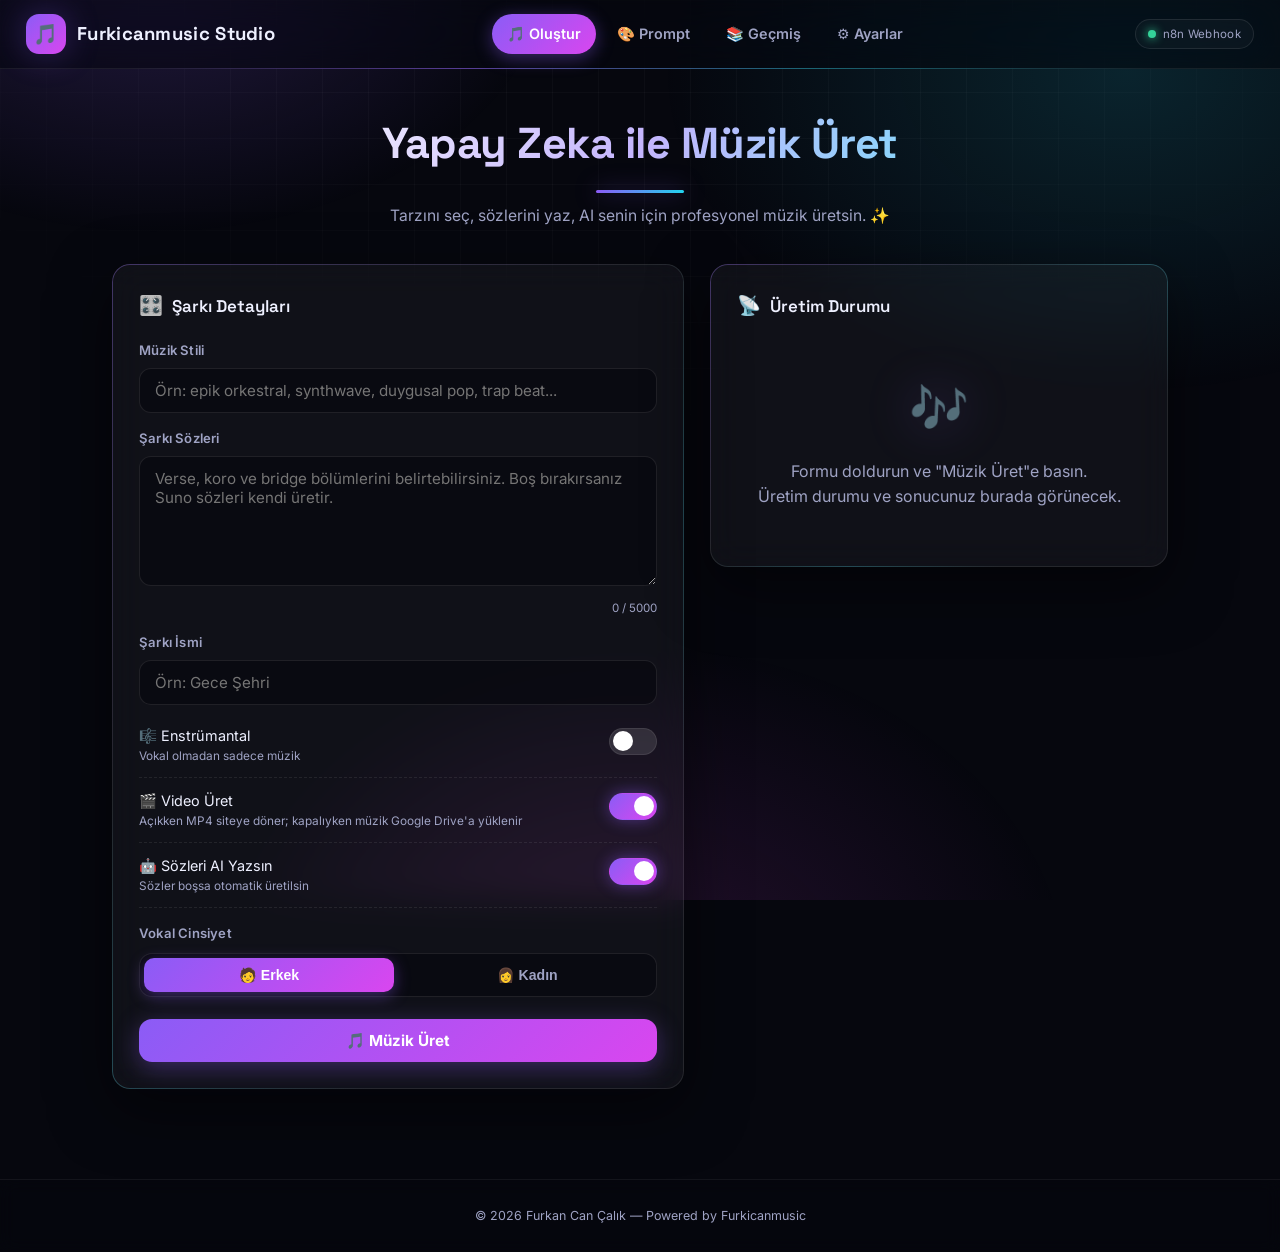
==== commit 7caf9b93: "Add files via upload" ====
--- a/index.html
+++ b/index.html
@@ -3,7 +3,7 @@
 <head>
   <meta charset="UTF-8" />
   <meta name="viewport" content="width=device-width, initial-scale=1.0" />
-  <title>AI Music Studio — Müzik Oluştur</title>
+  <title>Furkicanmusic Studio — Müzik Oluştur</title>
   <meta name="description" content="Yapay zeka ile müzik üret. Stilini seç, sözlerini yaz, Suno.ai gücüyle profesyonel şarkı üret." />
   <link rel="stylesheet" href="assets/css/style.css?v=5" />
   <link rel="icon" href="data:image/svg+xml,<svg xmlns='http://www.w3.org/2000/svg' viewBox='0 0 100 100'><text y='.9em' font-size='90'>🎵</text></svg>" />
@@ -183,14 +183,16 @@
 
     function showStatus(state, msg) {
       $("statusIdle").classList.toggle("hidden", true);
-      $("statusLoading").classList.toggle("hidden", state !== "loading");
       $("statusError").classList.toggle("hidden", state !== "error");
+      const isWorking = ["loading", "submitted", "pending", "generating", "video", "complete"].includes(state);
+      $("statusLoading").classList.toggle("hidden", !isWorking);
       $("statusMsg").textContent = msg || "";
 
       const steps = {
         submitted: ["step-submitted"],
         pending: ["step-submitted", "step-pending"],
         generating: ["step-submitted", "step-pending", "step-generating"],
+        video: ["step-submitted", "step-pending", "step-generating"],
         complete: ["step-submitted", "step-pending", "step-generating", "step-complete"],
       };
 
@@ -315,7 +317,7 @@
               video: "MP4 video hazırlanıyor, bu birkaç dakika sürebilir...",
               complete: "Müziğiniz hazır! 🎉",
             };
-            showStatus(state === "complete" || state === "video" ? "loading" : state, msgMap[state] || "İşleniyor...");
+            showStatus(state, msgMap[state] || "İşleniyor...");
           },
           onDone: (result) => {
             generating = false;
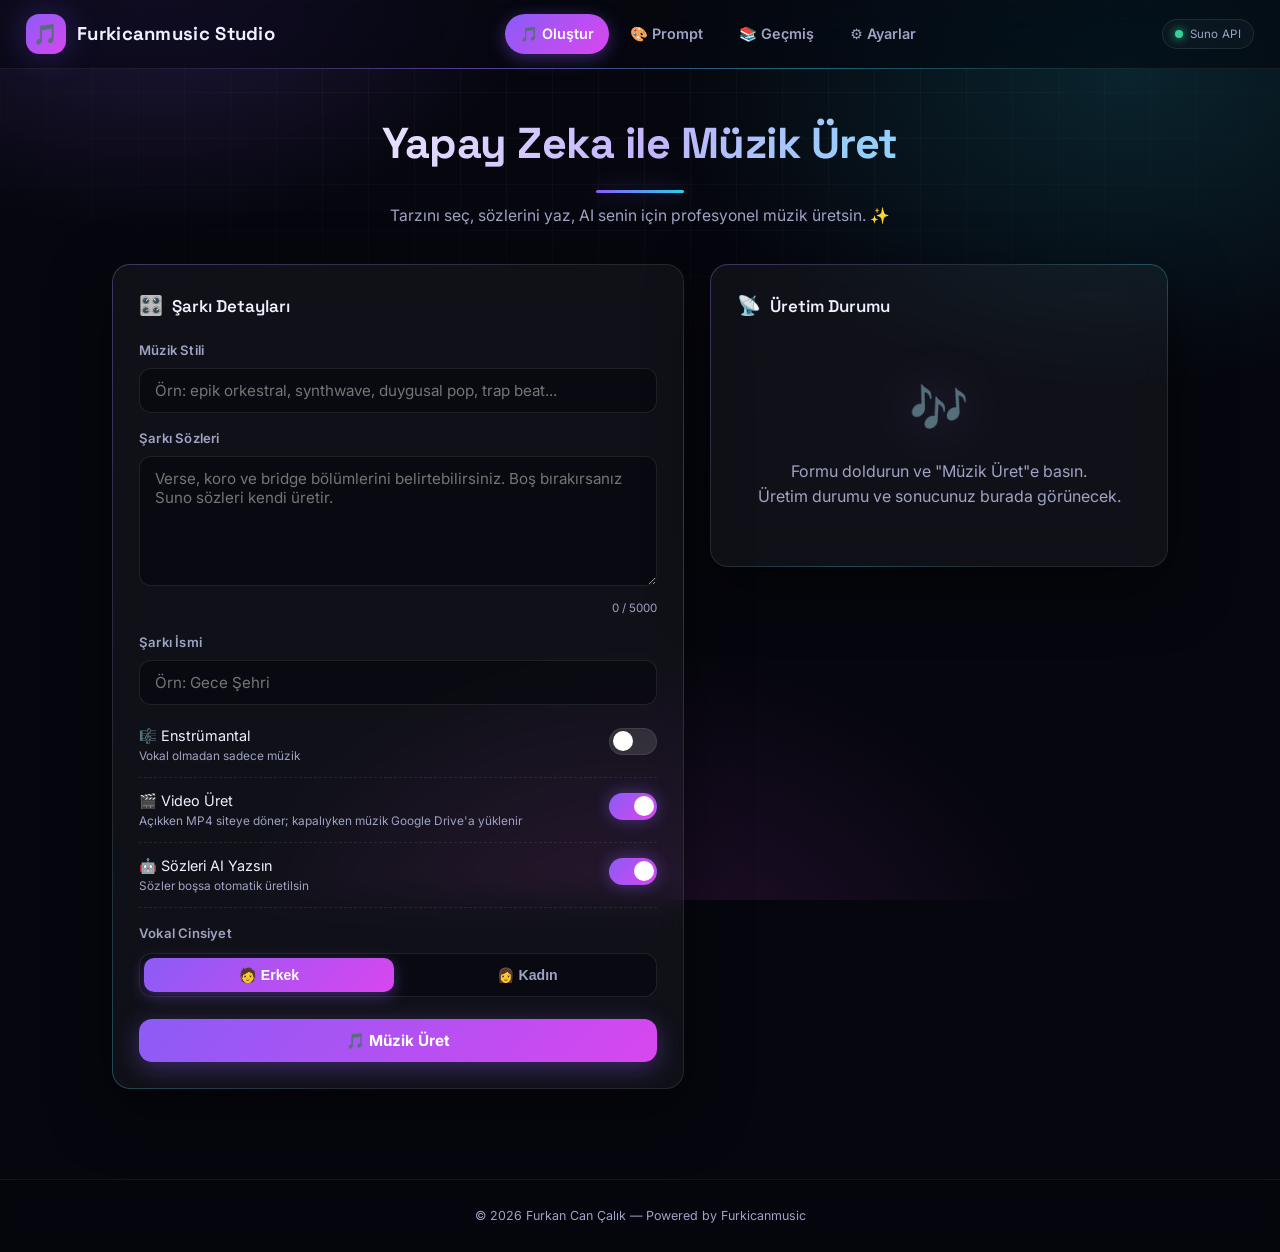
==== commit 92d8556e: "Add files via upload" ====
--- a/index.html
+++ b/index.html
@@ -5,7 +5,7 @@
   <meta name="viewport" content="width=device-width, initial-scale=1.0" />
   <title>Furkicanmusic Studio — Müzik Oluştur</title>
   <meta name="description" content="Yapay zeka ile müzik üret. Stilini seç, sözlerini yaz, Suno.ai gücüyle profesyonel şarkı üret." />
-  <link rel="stylesheet" href="assets/css/style.css?v=5" />
+  <link rel="stylesheet" href="assets/css/style.css?v=7" />
   <link rel="icon" href="data:image/svg+xml,<svg xmlns='http://www.w3.org/2000/svg' viewBox='0 0 100 100'><text y='.9em' font-size='90'>🎵</text></svg>" />
 </head>
 <body>
@@ -96,6 +96,7 @@
               <div class="step" id="step-submitted"><span class="step-icon">📤</span> Gönderildi</div>
               <div class="step" id="step-pending"><span class="step-icon">⏳</span> Kuyrukta bekleniyor</div>
               <div class="step" id="step-generating"><span class="step-icon">🤖</span> AI besteliyor...</div>
+              <div class="step hidden" id="step-video"><span class="step-icon">🎬</span> Video üretiliyor</div>
               <div class="step" id="step-complete"><span class="step-icon">✅</span> Müzik hazır</div>
             </div>
           </div>
@@ -117,13 +118,15 @@
     </div>
   </div>
 
-  <script src="assets/js/common.js?v=5"></script>
+  <script src="assets/js/keys.js?v=2"></script>
+  <script src="assets/js/common.js?v=9"></script>
   <script>
     renderShell("index.html");
 
     const $ = (id) => document.getElementById(id);
     let currentGender = "erkek";
     let generating = false;
+    let currentVideoRequested = false;
     let timerInterval = null;
     const timerEl = $("genTimer");
     const timerNote = $("genTimerNote");
@@ -182,24 +185,37 @@
     });
 
     function showStatus(state, msg) {
+      state = String(state || "").toLowerCase();
       $("statusIdle").classList.toggle("hidden", true);
       $("statusError").classList.toggle("hidden", state !== "error");
-      const isWorking = ["loading", "submitted", "pending", "generating", "video", "complete"].includes(state);
+      const isWorking = state !== "" && state !== "idle" && state !== "error";
       $("statusLoading").classList.toggle("hidden", !isWorking);
       $("statusMsg").textContent = msg || "";
 
-      const steps = {
-        submitted: ["step-submitted"],
-        pending: ["step-submitted", "step-pending"],
-        generating: ["step-submitted", "step-pending", "step-generating"],
-        video: ["step-submitted", "step-pending", "step-generating"],
-        complete: ["step-submitted", "step-pending", "step-generating", "step-complete"],
-      };
-
-      ["step-submitted", "step-pending", "step-generating", "step-complete"].forEach((s) => setStep(s, null));
-      if (steps[state]) {
-        steps[state].forEach((s, i) => {
-          setStep(s, i === steps[state].length - 1 ? "active" : "done");
+      const stepVideo = $("step-video");
+      stepVideo.classList.toggle("hidden", !currentVideoRequested);
+
+      const genStates = ["generating", "text_success", "audio_success", "first_success", "processing", "working", "running", "producing", "create_success", "audio", "mp3"];
+      const doneStates = ["success", "succeeded", "complete", "completed", "done", "finished", "successflag"];
+      let activeSteps;
+      if (doneStates.includes(state)) {
+        activeSteps = ["step-submitted", "step-pending", "step-generating"];
+        if (currentVideoRequested) activeSteps.push("step-video");
+        activeSteps.push("step-complete");
+      } else if (state === "video") {
+        activeSteps = ["step-submitted", "step-pending", "step-generating", "step-video"];
+      } else if (genStates.includes(state)) {
+        activeSteps = ["step-submitted", "step-pending", "step-generating"];
+      } else if (["pending", "queued", "queue", "waiting", "wait"].includes(state)) {
+        activeSteps = ["step-submitted", "step-pending"];
+      } else if (["submitted", "created", "create", "new"].includes(state)) {
+        activeSteps = ["step-submitted"];
+      }
+
+      ["step-submitted", "step-pending", "step-generating", "step-video", "step-complete"].forEach((s) => setStep(s, null));
+      if (activeSteps) {
+        activeSteps.forEach((s, i) => {
+          setStep(s, i === activeSteps.length - 1 ? "active" : "done");
         });
       }
       if (state === "error") setStep("step-submitted", "error");
@@ -297,6 +313,7 @@
           gender: genderLabel,
         };
 
+        currentVideoRequested = !!video;
         showStatus("loading", "Şarkınız hazırlanıyor...");
         startTimer(video);
       } catch (e) {
@@ -314,10 +331,15 @@
               submitted: "Gönderildi, bekleyin...",
               pending: "Kuyrukta bekleniyor...",
               generating: "AI notaları ve sözleri besteliyor, lütfen bekleyin.",
+              text_success: "AI besteliyor... (sözler hazır)",
+              audio_success: "AI besteliyor... (müzik hazırlanıyor)",
+              first_success: "AI besteliyor... (ilk parça hazır)",
+              processed: "İşleniyor...",
               video: "MP4 video hazırlanıyor, bu birkaç dakika sürebilir...",
               complete: "Müziğiniz hazır! 🎉",
+              success: "Müziğiniz hazır! 🎉",
             };
-            showStatus(state, msgMap[state] || "İşleniyor...");
+            showStatus(state, msgMap[state] || msgMap[state.split("_").slice(-1)[0]] || "İşleniyor...");
           },
           onDone: (result) => {
             generating = false;
--- a/assets/css/style.css
+++ b/assets/css/style.css
@@ -212,6 +212,32 @@
   gap: 10px;
 }
 
+.nav-toggle {
+  display: none;
+  align-items: center;
+  justify-content: center;
+  width: 42px;
+  height: 42px;
+  border: 1px solid var(--border);
+  border-radius: 12px;
+  background: rgba(255, 255, 255, 0.05);
+  color: var(--text);
+  font-size: 1.3rem;
+  line-height: 1;
+  cursor: pointer;
+  transition: all 0.2s;
+  flex-shrink: 0;
+}
+
+.nav-toggle:hover {
+  border-color: var(--primary);
+  background: rgba(139, 92, 246, 0.12);
+}
+
+.nav-toggle:active {
+  transform: scale(0.94);
+}
+
 .conn-badge {
   font-size: 0.72rem;
   padding: 5px 12px;
@@ -311,9 +337,32 @@
   .grid-2.cols-wide {
     grid-template-columns: 1fr;
   }
+  .nav-toggle {
+    display: flex;
+    margin-left: auto;
+  }
+  .nav-links {
+    display: none;
+    position: absolute;
+    top: 100%;
+    left: 0;
+    right: 0;
+    flex-direction: column;
+    gap: 4px;
+    padding: 12px;
+    background: rgba(6, 7, 14, 0.97);
+    backdrop-filter: blur(18px) saturate(140%);
+    -webkit-backdrop-filter: blur(18px) saturate(140%);
+    border-bottom: 1px solid var(--border);
+    box-shadow: 0 18px 40px rgba(0, 0, 0, 0.5);
+  }
+  .nav-links.open {
+    display: flex;
+  }
   .nav-links a {
-    padding: 6px 10px;
-    font-size: 0.8rem;
+    padding: 12px 15px;
+    font-size: 0.95rem;
+    border-radius: 12px;
   }
   .navbar {
     padding: 10px 14px;
@@ -1035,6 +1084,324 @@
   }
 }
 
+/* ── Global oynatıcı (sayfalar arası) ──── */
+.floating-player {
+  position: fixed;
+  bottom: 16px;
+  right: 16px;
+  z-index: 999;
+  width: 370px;
+  max-width: calc(100vw - 32px);
+  padding: 14px 14px 12px;
+  border-radius: 20px;
+  background: linear-gradient(165deg, rgba(23, 25, 50, 0.94), rgba(10, 12, 24, 0.96));
+  border: 1px solid rgba(139, 92, 246, 0.45);
+  box-shadow:
+    0 24px 70px rgba(0, 0, 0, 0.6),
+    0 0 44px rgba(139, 92, 246, 0.28),
+    inset 0 1px 0 rgba(255, 255, 255, 0.07);
+  backdrop-filter: blur(18px) saturate(150%);
+  -webkit-backdrop-filter: blur(18px) saturate(150%);
+  animation: popIn 0.4s cubic-bezier(0.34, 1.4, 0.64, 1);
+  overflow: hidden;
+}
+
+.floating-player::before {
+  content: "";
+  position: absolute;
+  inset: 0;
+  border-radius: inherit;
+  padding: 1px;
+  background: linear-gradient(135deg, var(--primary), transparent 35%, var(--accent), transparent 75%, var(--primary-2));
+  -webkit-mask: linear-gradient(#fff 0 0) content-box, linear-gradient(#fff 0 0);
+  -webkit-mask-composite: xor;
+  mask: linear-gradient(#fff 0 0) content-box, linear-gradient(#fff 0 0);
+  mask-composite: exclude;
+  pointer-events: none;
+}
+
+.floating-player::after {
+  content: "";
+  position: absolute;
+  top: -46px;
+  left: 12%;
+  right: 12%;
+  height: 90px;
+  background: radial-gradient(ellipse at center, rgba(139, 92, 246, 0.4), rgba(34, 211, 238, 0.18) 55%, transparent 75%);
+  filter: blur(6px);
+  pointer-events: none;
+}
+
+.floating-player .fp-main {
+  position: relative;
+  z-index: 1;
+  display: flex;
+  align-items: center;
+  gap: 12px;
+}
+
+/* Vinil disk / kapak */
+.floating-player .fp-art {
+  position: relative;
+  width: 52px;
+  height: 52px;
+  border-radius: 50%;
+  flex-shrink: 0;
+  display: grid;
+  place-items: center;
+  font-size: 1.15rem;
+  background: repeating-radial-gradient(circle at center, #191c33 0 2px, #0c0e1e 2px 4px);
+  border: 1px solid rgba(255, 255, 255, 0.14);
+  box-shadow: 0 6px 18px rgba(0, 0, 0, 0.5), 0 0 16px rgba(139, 92, 246, 0.35);
+  overflow: hidden;
+}
+
+.floating-player .fp-art::after {
+  content: "";
+  position: absolute;
+  inset: 5px;
+  border-radius: 50%;
+  border: 2px dashed rgba(34, 211, 238, 0.55);
+  animation: fpSpin 7s linear infinite;
+  animation-play-state: paused;
+}
+
+.floating-player .fp-art img {
+  position: absolute;
+  inset: 0;
+  width: 100%;
+  height: 100%;
+  object-fit: cover;
+}
+
+.floating-player.playing .fp-art::after {
+  animation-play-state: running;
+}
+
+@keyframes fpSpin {
+  to {
+    transform: rotate(360deg);
+  }
+}
+
+/* Meta bilgiler */
+.floating-player .fp-meta {
+  flex: 1;
+  min-width: 0;
+}
+
+.floating-player .fp-title {
+  font-family: var(--font-head);
+  font-size: 0.92rem;
+  font-weight: 700;
+  color: var(--text);
+  white-space: nowrap;
+  overflow: hidden;
+  text-overflow: ellipsis;
+  padding-right: 22px;
+}
+
+.floating-player .fp-status {
+  display: flex;
+  align-items: center;
+  gap: 7px;
+  font-size: 0.7rem;
+  color: var(--text-dim);
+  margin-top: 2px;
+  letter-spacing: 0.2px;
+}
+
+.floating-player .fp-status-text {
+  transition: color 0.2s;
+}
+
+.floating-player.playing .fp-status-text {
+  color: var(--accent);
+}
+
+/* Küçük equalizer çubukları */
+.floating-player .fp-eq {
+  display: inline-flex;
+  align-items: flex-end;
+  gap: 2px;
+  height: 11px;
+}
+
+.floating-player .fp-eq span {
+  width: 3px;
+  height: 4px;
+  border-radius: 2px;
+  background: linear-gradient(to top, var(--primary), var(--accent));
+  animation: fpEq 1s ease-in-out infinite;
+  animation-play-state: paused;
+  box-shadow: 0 0 6px rgba(139, 92, 246, 0.5);
+}
+
+.floating-player.playing .fp-eq span {
+  animation-play-state: running;
+}
+
+.floating-player .fp-eq span:nth-child(1) { animation-delay: 0s; }
+.floating-player .fp-eq span:nth-child(2) { animation-delay: 0.2s; }
+.floating-player .fp-eq span:nth-child(3) { animation-delay: 0.35s; }
+.floating-player .fp-eq span:nth-child(4) { animation-delay: 0.1s; }
+
+@keyframes fpEq {
+  0%, 100% {
+    height: 4px;
+  }
+  50% {
+    height: 11px;
+  }
+}
+
+/* Play / pause düğmesi */
+.floating-player .fp-play {
+  width: 46px;
+  height: 46px;
+  border: none;
+  border-radius: 50%;
+  flex-shrink: 0;
+  display: grid;
+  place-items: center;
+  font-size: 0.8rem;
+  color: #fff;
+  cursor: pointer;
+  background: linear-gradient(135deg, var(--primary), var(--primary-2));
+  box-shadow: 0 6px 22px rgba(139, 92, 246, 0.55);
+  transition: transform 0.2s, box-shadow 0.2s;
+}
+
+.floating-player .fp-play:hover {
+  transform: scale(1.09);
+  box-shadow: 0 8px 28px rgba(217, 70, 239, 0.7);
+}
+
+.floating-player .fp-play:active {
+  transform: scale(0.95);
+}
+
+.floating-player.playing .fp-play {
+  animation: fpPulse 2.2s ease-in-out infinite;
+}
+
+@keyframes fpPulse {
+  0%, 100% {
+    box-shadow: 0 6px 22px rgba(139, 92, 246, 0.55);
+  }
+  50% {
+    box-shadow: 0 6px 34px rgba(217, 70, 239, 0.85), 0 0 18px rgba(34, 211, 238, 0.4);
+  }
+}
+
+/* İlerleme çubuğu */
+.floating-player .fp-bar {
+  position: relative;
+  z-index: 1;
+  display: flex;
+  align-items: center;
+  gap: 9px;
+  margin-top: 11px;
+}
+
+.floating-player .fp-time {
+  font-size: 0.66rem;
+  font-variant-numeric: tabular-nums;
+  color: var(--text-dim);
+  min-width: 32px;
+  letter-spacing: 0.3px;
+}
+
+.floating-player .fp-time-total {
+  text-align: right;
+}
+
+.floating-player .fp-progress {
+  flex: 1;
+  height: 6px;
+  border-radius: 999px;
+  background: rgba(255, 255, 255, 0.08);
+  cursor: pointer;
+  position: relative;
+  overflow: hidden;
+}
+
+.floating-player .fp-fill {
+  position: absolute;
+  top: 0;
+  left: 0;
+  bottom: 0;
+  width: 0%;
+  border-radius: inherit;
+  background: linear-gradient(90deg, var(--primary), var(--primary-2), var(--accent));
+  box-shadow: 0 0 14px rgba(139, 92, 246, 0.7);
+  transition: width 0.25s linear;
+}
+
+/* Video kapsayıcı */
+.floating-player .fp-video {
+  position: relative;
+  z-index: 1;
+  margin-top: 11px;
+  border-radius: 12px;
+  overflow: hidden;
+  border: 1px solid rgba(139, 92, 246, 0.35);
+  box-shadow: 0 0 26px rgba(139, 92, 246, 0.2);
+}
+
+.floating-player .fp-video video {
+  width: 100%;
+  max-height: 220px;
+  display: block;
+  object-fit: contain;
+  background: #000;
+}
+
+/* Gizli ses kaynağı (audio elemanı görünmez) */
+.floating-player .fp-src {
+  position: absolute;
+  width: 1px;
+  height: 1px;
+  opacity: 0.01;
+  pointer-events: none;
+  overflow: hidden;
+}
+
+/* Kapat düğmesi */
+.floating-player .fp-close {
+  position: absolute;
+  top: 9px;
+  right: 9px;
+  z-index: 3;
+  width: 23px;
+  height: 23px;
+  border: none;
+  border-radius: 8px;
+  background: rgba(255, 255, 255, 0.07);
+  color: var(--text-dim);
+  font-size: 0.66rem;
+  line-height: 1;
+  cursor: pointer;
+  transition: all 0.2s;
+  display: grid;
+  place-items: center;
+}
+
+.floating-player .fp-close:hover {
+  background: rgba(248, 113, 113, 0.28);
+  color: var(--danger);
+}
+
+@media (max-width: 700px) {
+  .floating-player {
+    left: 10px;
+    right: 10px;
+    bottom: 10px;
+    width: auto;
+    max-width: none;
+  }
+}
+
 /* ── Settings ───────────────────────────── */
 .setting-group {
   margin-bottom: 22px;
